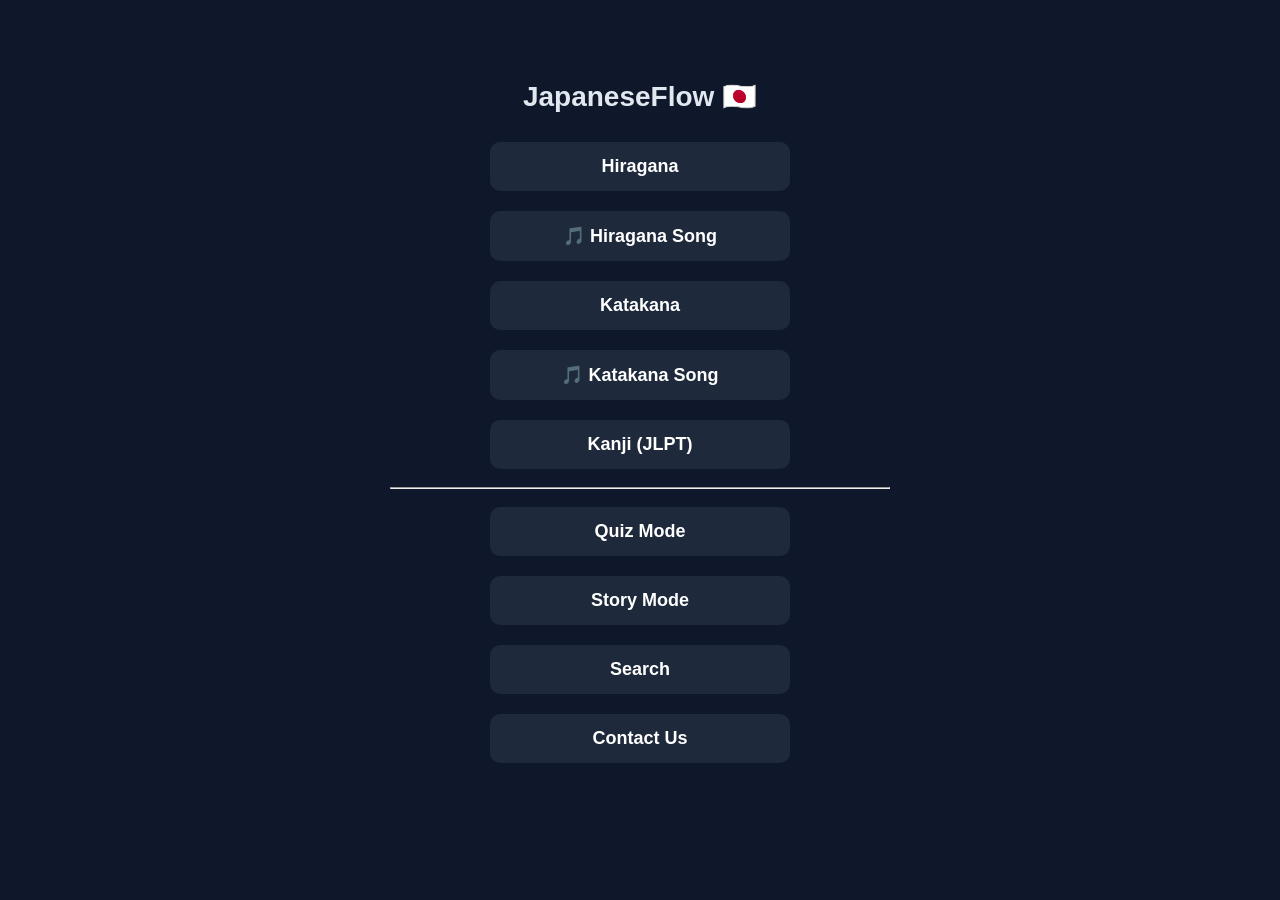
==== index.html @ 40fa0fff "Add files via upload" ====
<!DOCTYPE html>
<html lang="en">
<head>
  <meta name="viewport" content="width=device-width, initial-scale=1.0">
  <title>JapaneseFlow</title>
  <link rel="stylesheet" href="style.css">
</head>
<body>

  <div class="container">
    <h1>JapaneseFlow 🇯🇵</h1>

    <div class="level-buttons">

      <!-- Kana Section -->
      <button onclick="openScript('hiragana')">Hiragana</button>
      <button onclick="location.href='song.html'">
  🎵 Hiragana Song
</button>
      <button onclick="openScript('katakana')">Katakana</button>
      <button onclick="location.href='katakana-song.html'">
  🎵 Katakana Song
</button>

      <button onclick="location.href='kanji-levels.html'">
  Kanji (JLPT)
</button>

      <hr>

      <!-- Features -->
      <button onclick="location.href='quiz.html'">Quiz Mode</button>
      <button onclick="goToStories()">Story Mode</button>
      <button onclick="location.href='search.html'">Search</button>
      <button onclick="location.href='contact.html'">Contact Us</button>

    </div>
  </div>

  <script>
    function openScript(script) {
      // default level (important for your system)
      localStorage.setItem("level", "basic");

      // go to reusable page
      window.location.href = `characters.html?script=${script}`;
    }

    function goToStories() {
  window.location.href = "stories.html";
}
  </script>

</body>
</html>
---- style.css ----
/* ===== GLOBAL ===== */
body {
  margin: 0;
  padding: 0;
  background: #0f172a;
  color: white;
  font-family: Arial, sans-serif;
  text-align: center;
}

/* ===== CONTAINER ===== */
.container {
  width: 90%;
  max-width: 500px;
  margin: 80px auto;
}

/* ===== HEADINGS ===== */
h1 {
  font-size: 28px;
}

p {
  font-size: 16px;
}

/* ===== BUTTONS (GLOBAL) ===== */
button {
  width: 90%;
  max-width: 300px;
  padding: 14px;
  margin: 10px auto;
  font-size: 18px;
  font-weight: bold;
  border: none;
  border-radius: 10px;
  cursor: pointer;
  background: #22c55e;
  color: black;
  touch-action: manipulation;
  transition: all 0.2s ease;
}

button:hover {
  background: #16a34a;
}

/* ===== LEVEL / MENU BUTTONS ===== */
.level-buttons button {
  background: #1e293b;
  color: white;
}

.level-buttons button:hover {
  background: #334155;
}

/* ===== CHARACTER LIST ===== */
#characterList button {
  background: #0ea5e9;
  color: white;
  font-size: 20px;
}

#characterList button:hover {
  background: #0284c7;
}

/* ===== VIEWER CARD (NEW 🔥) ===== */
.viewer-card {
  background: #1e293b;
  padding: 20px;
  border-radius: 15px;
  margin: 20px auto;
  width: 100%;
  max-width: 400px;
  box-shadow: 0 0 12px rgba(0, 0, 0, 0.4);
}

/* ===== CHARACTER DISPLAY (UPGRADED) ===== */
#charDisplay {
  font-size: 80px;
  margin: 10px 0;
  font-weight: bold;
}

/* ===== UNIVERSAL INFO TEXT (REPLACES PINYIN) ===== */
.info-text {
  font-size: 20px;
  color: #38bdf8;
  margin-bottom: 10px;
}

/* ===== INFO BOX ===== */
.info-box {
  background: #1e293b;
  padding: 15px;
  border-radius: 10px;
  margin: 15px auto;
  width: 100%;
  max-width: 400px;
}

.example-text {
  color: #94a3b8;
  font-style: italic;
}

.explanation {
  margin-top: 10px;
  color: #cbd5f5;
}

/* ===== STROKE / SVG AREA (NEW 🔥) ===== */
#character {
  width: 200px;
  height: 200px;
  margin: 20px auto;
  background: #0f172a;
  border: 2px solid #334155;
  border-radius: 10px;
}

/* ===== ACTION BUTTONS ===== */
.action-btn {
  background: #22c55e;
  color: black;
  margin: 5px;
}

.action-btn:hover {
  background: #16a34a;
}

/* ===== BACK BUTTON ===== */
.back-btn {
  display: inline-block;
  margin: 10px;
  padding: 10px 16px;
  background: #334155;
  color: white;
  border-radius: 8px;
}

.back-btn:hover {
  background: #475569;
}

/* ===== QUIZ ===== */
#options {
  display: flex;
  flex-direction: column;
  align-items: center;
}

#options button {
  width: 90%;
  max-width: 320px;
  margin: 8px 0;
  padding: 14px;
  font-size: 16px;
  border-radius: 10px;
  background: #0ea5e9;
  color: white;
  border: none;
}

#options button:hover {
  background: #0284c7;
}

#questionChar {
  font-size: 60px;
  margin: 20px 0;
}

#result {
  margin-top: 15px;
  font-size: 18px;
}

#score {
  font-size: 20px;
  color: #38bdf8;
  margin-bottom: 10px;
}

/* ===== INPUTS ===== */
input {
  width: 90%;
  max-width: 300px;
  padding: 12px;
  margin: 10px 0;
  border-radius: 8px;
  border: none;
}

textarea {
  width: 90%;
  max-width: 300px;
  height: 100px;
  padding: 10px;
  margin: 10px 0;
  border-radius: 8px;
  border: none;
}

/* ===== SEARCH RESULTS (UPGRADED 🔥) ===== */
.result-card {
  background: #1e293b;
  margin: 10px auto;
  padding: 15px;
  border-radius: 12px;
  width: 90%;
  max-width: 320px;
  cursor: pointer;
  transition: 0.2s;
}

.result-card:hover {
  background: #334155;
}

#results h2 {
  font-size: 32px;
}

/* ===== FORM ===== */
form {
  display: flex;
  flex-direction: column;
  align-items: center;
}

#status {
  margin-top: 10px;
  color: #22c55e;
}

/* ===== MOBILE RESPONSIVE ===== */
@media (max-width: 480px) {
  h1 {
    font-size: 24px;
  }

  #charDisplay {
    font-size: 60px;
  }

  #character {
    width: 150px;
    height: 150px;
  }
}

/* ===== STORIES PAGE ===== */

body {
  font-family: 'Segoe UI', sans-serif;
  background: #0f172a;
  color: #e2e8f0;
  margin: 0;
  padding: 0;
  text-align: center;
}

h2 {
  margin-top: 60px;
  font-size: 32px;
}

#storyList {
  margin-top: 40px;
  display: flex;
  flex-direction: column;
  align-items: center;
  gap: 20px;
}

.story-btn {
  background: #1e293b;
  color: #f1f5f9;
  border: none;
  padding: 18px 30px;
  font-size: 18px;
  border-radius: 12px;
  cursor: pointer;
  width: 250px;

  transition: 0.2s;
  box-shadow: 0 8px 20px rgba(0,0,0,0.4);
}

.story-btn:hover {
  background: #38bdf8;
  color: black;
  transform: scale(1.05);
}

/* ===== STORY VIEWER ===== */

#storyContainer {
  max-width: 900px;
  margin: 120px auto;
  display: flex;
  flex-wrap: wrap;
  justify-content: center;
  gap: 12px;

  font-size: 32px;
}

/* 🔥 WORD BUTTON STYLE */
.word {
  background: #1e293b;
  color: #e2e8f0;

  padding: 10px 16px;
  border-radius: 10px;

  cursor: pointer;

  transition: 0.2s;
  box-shadow: 0 5px 15px rgba(0,0,0,0.4);
}

/* hover */
.word:hover {
  background: #38bdf8;
  color: black;
  transform: scale(1.1);
}

/* clicked */
.word.active {
  background: #22c55e;
  color: black;
}

#popup {
  position: fixed;
  background: #1e293b;
  color: white;
  padding: 10px 14px;
  border-radius: 10px;
  font-size: 14px;
  display: none;
  z-index: 1000;
  box-shadow: 0 8px 20px rgba(0,0,0,0.5);
}
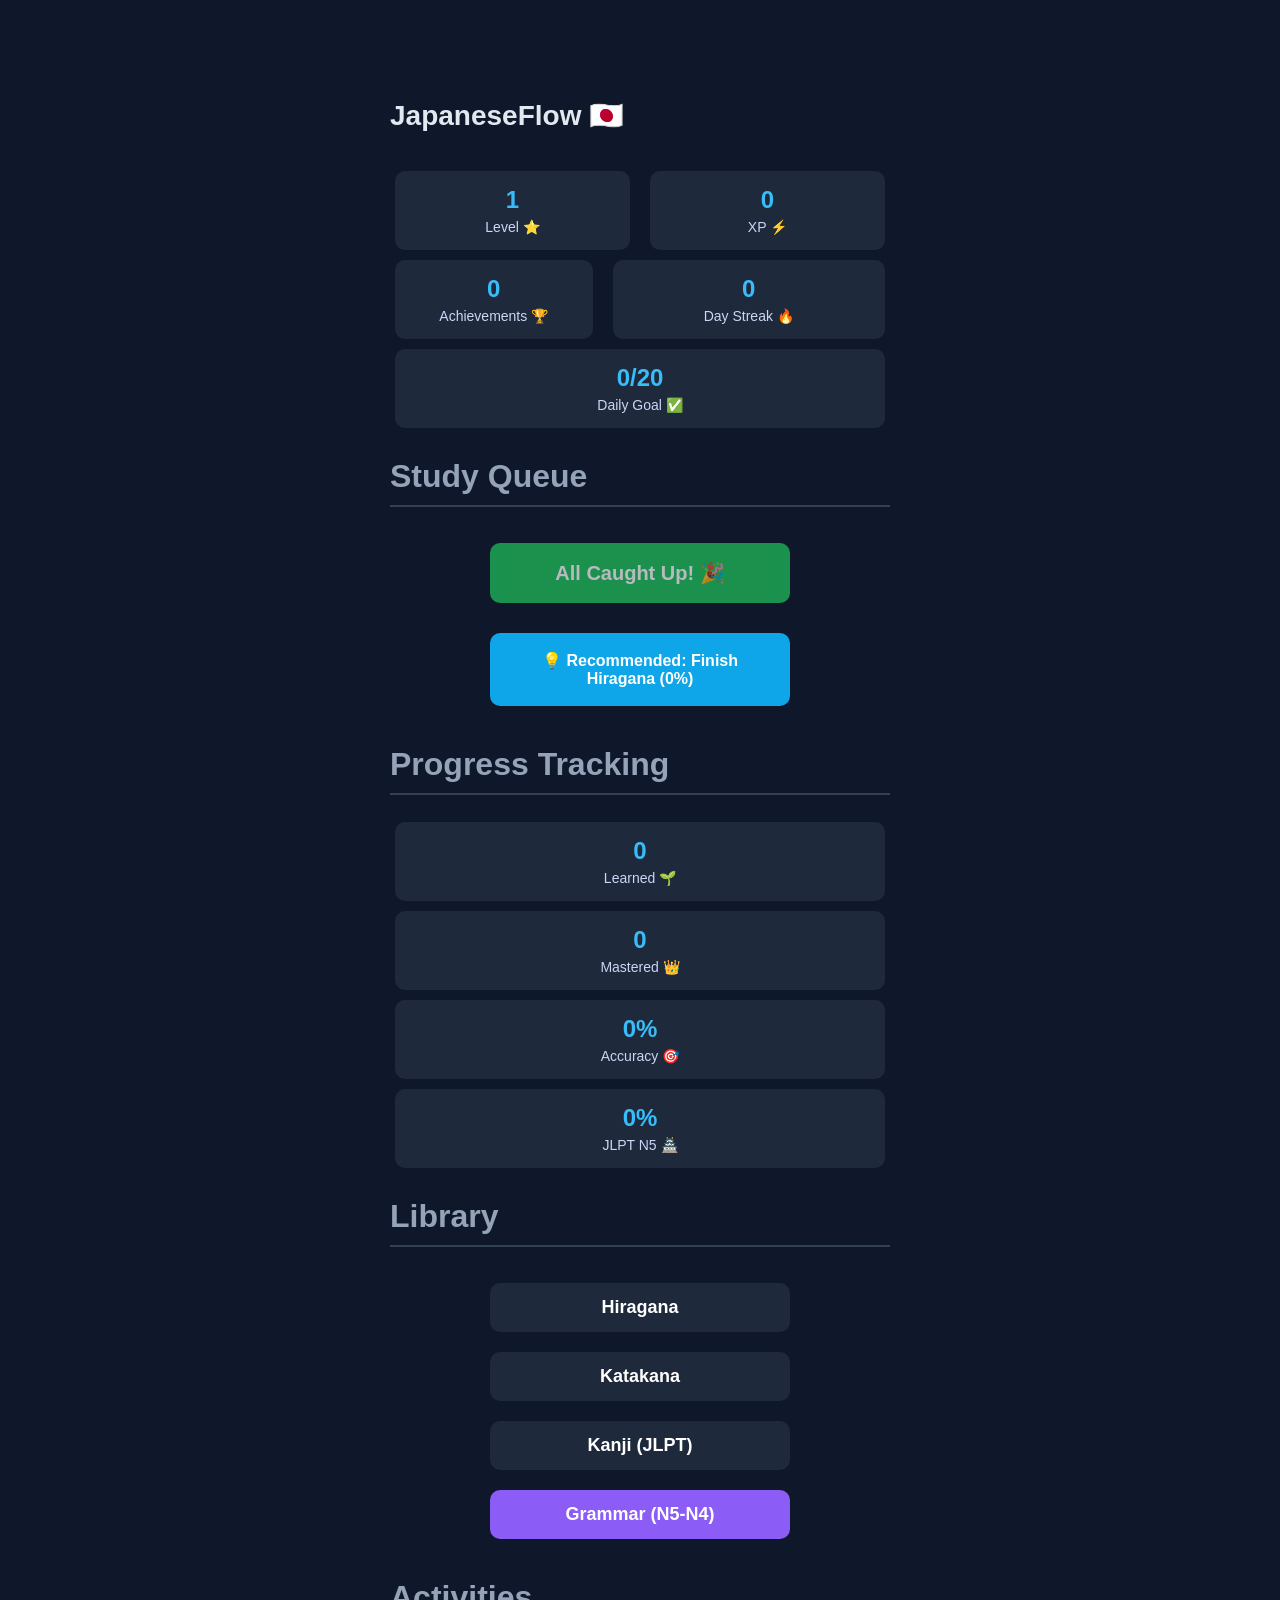
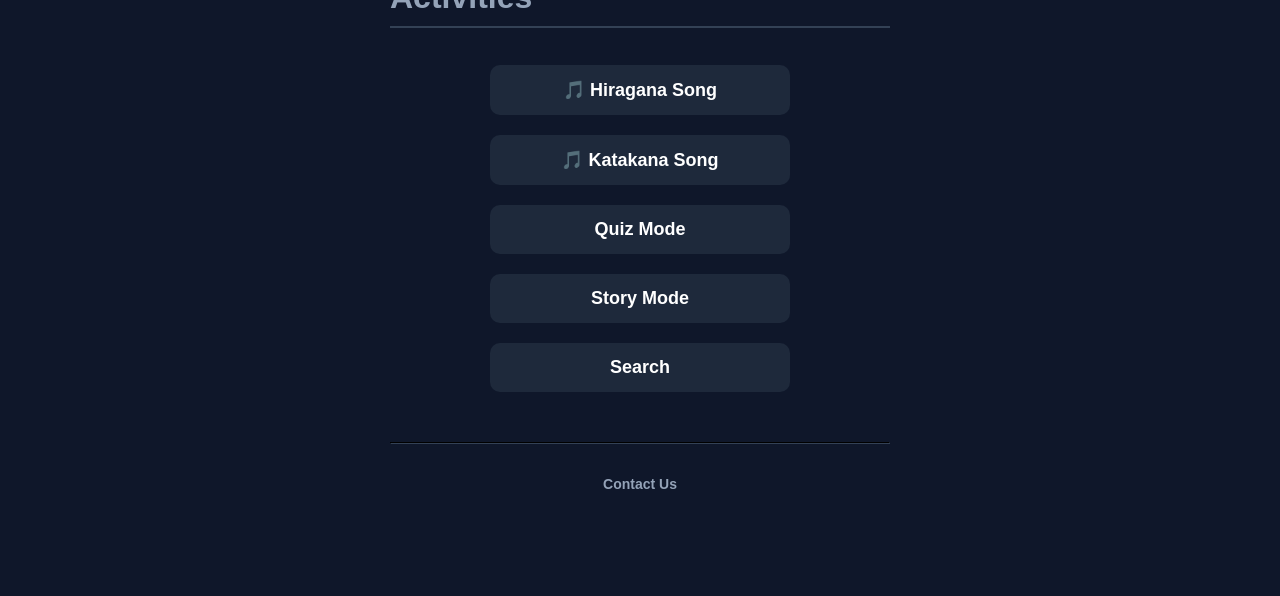
==== commit d79d12f1: "Add files via upload" ====
--- a/index.html
+++ b/index.html
@@ -2,54 +2,210 @@
 <html lang="en">
 <head>
   <meta name="viewport" content="width=device-width, initial-scale=1.0">
-  <title>JapaneseFlow</title>
+  <title>JapaneseFlow Dashboard</title>
+  <link rel="manifest" href="manifest.webmanifest">
   <link rel="stylesheet" href="style.css">
+  <link rel="icon" href="icons/icon-192.png">
+<link rel="apple-touch-icon" href="icons/icon-192.png">
+  <style>
+    /* Dashboard specific styles */
+    .dashboard-header {
+      display: flex;
+      justify-content: space-between;
+      align-items: center;
+      margin-bottom: 20px;
+    }
+    .stat-box {
+      background: #1e293b;
+      padding: 15px;
+      border-radius: 10px;
+      flex: 1;
+      margin: 0 5px;
+      text-align: center;
+    }
+    .stat-box h3 { margin: 0; font-size: 24px; color: #38bdf8; }
+    .stat-box p { margin: 5px 0 0; font-size: 14px; color: #cbd5f5; }
+    
+    .primary-btn {
+      background: #f59e0b;
+      font-size: 20px;
+      padding: 18px;
+    }
+    .primary-btn:hover { background: #d97706; }
+    
+    .section-title {
+      text-align: left;
+      margin-top: 30px;
+      border-bottom: 2px solid #334155;
+      padding-bottom: 10px;
+      color: #94a3b8;
+    }
+  </style>
 </head>
 <body>
 
   <div class="container">
-    <h1>JapaneseFlow 🇯🇵</h1>
-
+    <div class="dashboard-header">
+  <h1>JapaneseFlow 🇯🇵</h1>
+
+  <button
+    id="installPwaBtn"
+    style="
+      display:none;
+      background:#22c55e;
+      color:white;
+      border:none;
+      border-radius:8px;
+      padding:10px 15px;
+      cursor:pointer;
+      font-weight:bold;
+    ">
+    📥 Install App
+  </button>
+</div>
+
+    <!-- SRS Stats -->
+    <div style="display: flex; justify-content: space-between; flex-wrap: wrap; gap: 10px;">
+      <div class="stat-box" style="flex: 1 1 30%;">
+        <h3 id="levelStat">1</h3>
+        <p>Level ⭐️</p>
+      </div>
+      <div class="stat-box" style="flex: 1 1 30%;">
+        <h3 id="xpStat">0</h3>
+        <p>XP ⚡️</p>
+      </div>
+      <div class="stat-box" style="flex: 1 1 30%;">
+        <h3 id="achieveStat">0</h3>
+        <p>Achievements 🏆</p>
+      </div>
+      <div class="stat-box" style="flex: 1 1 45%;">
+        <h3 id="streakStat">0</h3>
+        <p>Day Streak 🔥</p>
+      </div>
+      <div class="stat-box" style="flex: 1 1 45%;">
+        <h3 id="goalStat">0/20</h3>
+        <p>Daily Goal ✅</p>
+      </div>
+    </div>
+
+    <h2 class="section-title">Study Queue</h2>
+    <div class="level-buttons" style="display:flex; flex-direction:column; gap:10px;">
+      <button id="reviewBtn" class="primary-btn" onclick="startReviews()">
+        Reviews Due (0)
+      </button>
+      <button id="recommendBtn" class="primary-btn" style="background:#0ea5e9; font-size:16px;" onclick="goToRecommended()">
+        🔍 Analyzing Next Step...
+      </button>
+    </div>
+
+    <h2 class="section-title">Progress Tracking</h2>
+    <div style="display: flex; justify-content: space-between; flex-wrap: wrap; gap: 10px;">
+      <div class="stat-box" style="flex: 1 1 45%;">
+        <h3 id="learnedStat">0</h3>
+        <p>Learned 🌱</p>
+      </div>
+      <div class="stat-box" style="flex: 1 1 45%;">
+        <h3 id="masteredStat">0</h3>
+        <p>Mastered 👑</p>
+      </div>
+      <div class="stat-box" style="flex: 1 1 45%;">
+        <h3 id="accuracyStat">0%</h3>
+        <p>Accuracy 🎯</p>
+      </div>
+      <div class="stat-box" style="flex: 1 1 45%;">
+        <h3 id="jlptStat">0%</h3>
+        <p>JLPT N5 🏯</p>
+      </div>
+    </div>
+
+    <h2 class="section-title">Library</h2>
     <div class="level-buttons">
-
-      <!-- Kana Section -->
       <button onclick="openScript('hiragana')">Hiragana</button>
-      <button onclick="location.href='song.html'">
-  🎵 Hiragana Song
-</button>
       <button onclick="openScript('katakana')">Katakana</button>
-      <button onclick="location.href='katakana-song.html'">
-  🎵 Katakana Song
-</button>
-
-      <button onclick="location.href='kanji-levels.html'">
-  Kanji (JLPT)
-</button>
-
-      <hr>
-
-      <!-- Features -->
+      <button onclick="location.href='kanji-levels.html'">Kanji (JLPT)</button>
+      <button onclick="location.href='grammar.html'" style="background:#8b5cf6;">Grammar (N5-N4)</button>
+    </div>
+
+    <h2 class="section-title">Activities</h2>
+    <div class="level-buttons">
+      <button onclick="location.href='song.html'">🎵 Hiragana Song</button>
+      <button onclick="location.href='katakana-song.html'">🎵 Katakana Song</button>
       <button onclick="location.href='quiz.html'">Quiz Mode</button>
       <button onclick="goToStories()">Story Mode</button>
       <button onclick="location.href='search.html'">Search</button>
-      <button onclick="location.href='contact.html'">Contact Us</button>
-
-    </div>
+    </div>
+
+    <hr style="margin-top: 40px; border-color: #334155;">
+    <button style="background: transparent; color: #94a3b8; font-size: 14px;" onclick="location.href='contact.html'">Contact Us</button>
+
   </div>
 
+  <script src="data-loader.js"></script>
+  <script src="srs.js"></script>
+  <script src="dashboard.js"></script>
   <script>
     function openScript(script) {
-      // default level (important for your system)
       localStorage.setItem("level", "basic");
-
-      // go to reusable page
       window.location.href = `characters.html?script=${script}`;
     }
 
     function goToStories() {
-  window.location.href = "stories.html";
-}
+      window.location.href = "stories.html";
+    }
+    
+    function startReviews() {
+      window.location.href = "srs-review.html";
+    }
+
+    if ('serviceWorker' in navigator) {
+      window.addEventListener('load', () => {
+        navigator.serviceWorker.register('./service-worker.js')
+          .then(registration => {
+            console.log('SW registered: ', registration);
+          })
+          .catch(registrationError => {
+            console.log('SW registration failed: ', registrationError);
+          });
+      });
+    }
+
+    // PWA Install Logic
+    let deferredPrompt;
+    const installBtn = document.getElementById('installPwaBtn');
+
+    window.addEventListener('beforeinstallprompt', (e) => {
+      // Prevent the mini-infobar from appearing on mobile
+      e.preventDefault();
+      // Stash the event so it can be triggered later.
+      deferredPrompt = e;
+      // Update UI notify the user they can install the PWA
+      installBtn.style.display = 'block';
+    });
+
+    installBtn.addEventListener('click', async () => {
+      // Hide the app provided install promotion
+      installBtn.style.display = 'none';
+      // Show the install prompt
+      deferredPrompt.prompt();
+      // Wait for the user to respond to the prompt
+      const { outcome } = await deferredPrompt.userChoice;
+      console.log(`User response to the install prompt: ${outcome}`);
+      // We've used the prompt, and can't use it again, throw it away
+      deferredPrompt = null;
+    });
+
+    window.addEventListener('appinstalled', () => {
+      // Hide the app-provided install promotion
+      installBtn.style.display = 'none';
+      // Clear the deferredPrompt so it can be garbage collected
+      deferredPrompt = null;
+      console.log('PWA was installed');
+    });
+
+    // Also hide if already in standalone mode
+    if (window.matchMedia('(display-mode: standalone)').matches || window.navigator.standalone === true) {
+      installBtn.style.display = 'none';
+    }
   </script>
-
 </body>
 </html>
--- a/style.css
+++ b/style.css
@@ -324,6 +324,23 @@
   box-shadow: 0 5px 15px rgba(0,0,0,0.4);
 }
 
+.word ruby {
+  ruby-align: center;
+}
+
+.word rt {
+  color: #f59e0b;
+  font-size: 0.5em;
+}
+
+.furigana-hover rt {
+  visibility: hidden;
+}
+
+.furigana-hover:hover rt {
+  visibility: visible;
+}
+
 /* hover */
 .word:hover {
   background: #38bdf8;
@@ -347,4 +364,55 @@
   display: none;
   z-index: 1000;
   box-shadow: 0 8px 20px rgba(0,0,0,0.5);
+}
+
+.line {
+  display: block;
+  margin-bottom: 15px;
+  line-height: 2;
+}
+
+.word {
+  display: inline;   /* 🔥 CHANGE THIS */
+  margin-right: 6px;
+  cursor: pointer;
+}
+
+.word:hover {
+  color: red;
+}
+
+/* 🔥 Buttons mobile friendly */
+.controls {
+  position: fixed;
+  bottom: 0;
+  left: 0;
+  width: 100%;
+  display: flex;
+}
+
+.controls button {
+  flex: 1;
+  padding: 15px;
+  font-size: 18px;
+}
+
+
+.controls {
+  display: none;
+}
+
+.mode-switch {
+  display: flex;
+  gap: 5px;
+}
+
+.mode-switch button {
+  flex: none;
+  padding: 10px 10px;
+  font-size: 14px;
+}
+
+.mode-switch {
+  display: none;   /* hidden by default */
 }
